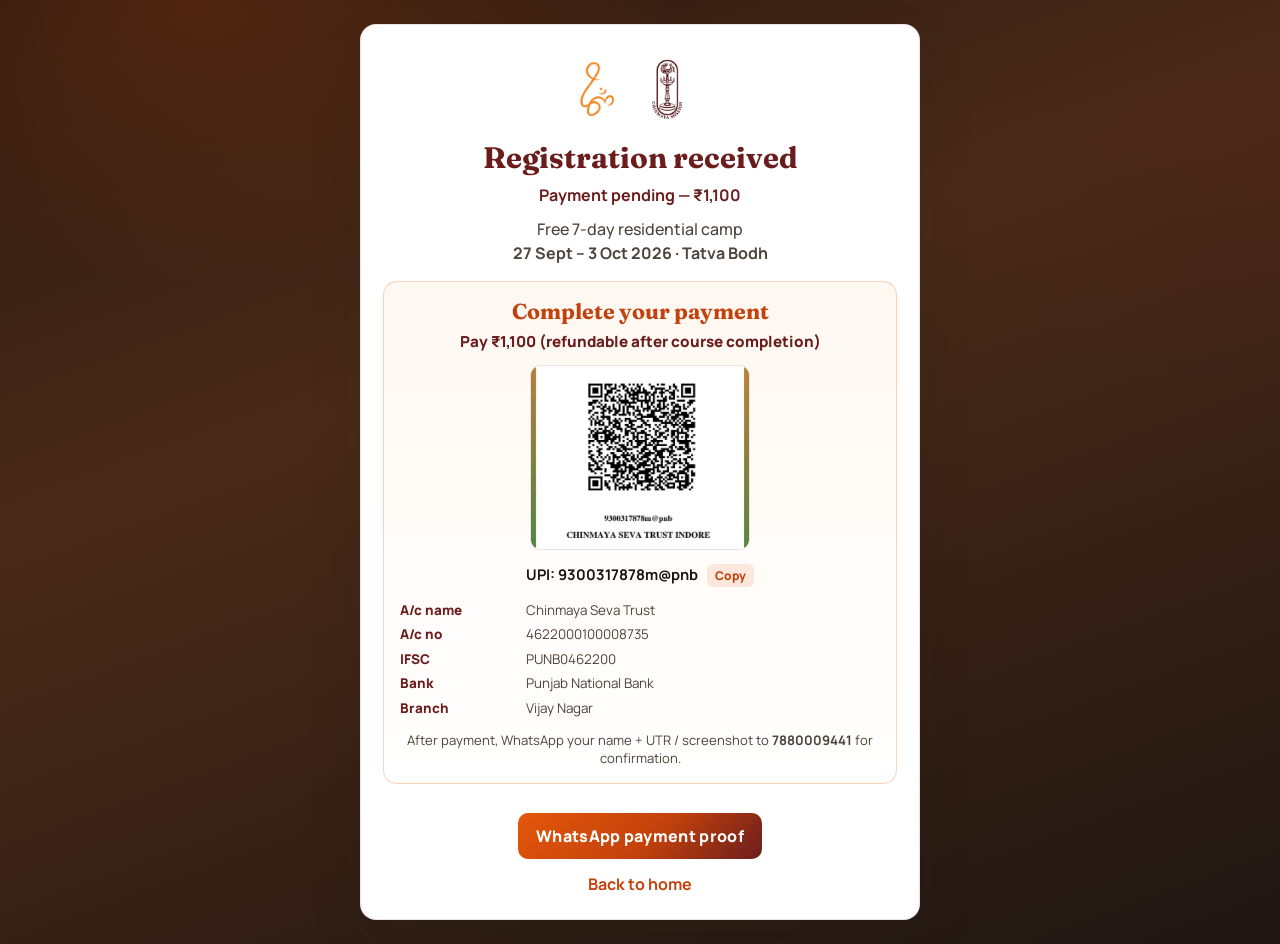
==== registration-success.html @ c9cc6b58 "Launch Youth Connect 3.0 landing page with Sheet registration and UPI payment details. Co-authored-b" ====
<!DOCTYPE html>
<html lang="en">
<head>
  <meta charset="UTF-8" />
  <meta name="viewport" content="width=device-width, initial-scale=1.0" />
  <title>Complete Payment | Youth Connect 3.0</title>
  <link rel="preconnect" href="https://fonts.googleapis.com" />
  <link rel="preconnect" href="https://fonts.gstatic.com" crossorigin />
  <link
    href="https://fonts.googleapis.com/css2?family=Fraunces:opsz,wght@9..144,700&family=Manrope:wght@500;600;700;800&display=swap"
    rel="stylesheet"
  />
  <link rel="stylesheet" href="styles.css" />
  <style>
    .success-wrap {
      min-height: 100vh;
      display: grid;
      place-items: center;
      padding: 1.5rem;
    }
    .success-card {
      width: min(560px, 100%);
      background: #fff;
      border: 1px solid rgba(107, 30, 30, 0.12);
      border-radius: 16px;
      padding: 1.75rem 1.4rem 1.5rem;
      box-shadow: 0 24px 60px rgba(26, 31, 24, 0.09);
      animation: rise 0.7s ease both;
      text-align: center;
    }
    .success-logos {
      display: flex;
      justify-content: center;
      align-items: center;
      gap: 0.85rem;
      margin-bottom: 0.85rem;
    }
    .success-logos img:first-child {
      width: 40px;
      height: auto;
    }
    .success-logos img:last-child {
      width: 72px;
      height: auto;
    }
    .success-card h1 {
      margin: 0 0 0.45rem;
      font-family: "Fraunces", Georgia, serif;
      font-size: 1.85rem;
      color: #6b1d1d;
    }
    .success-card > p {
      margin: 0 0 0.65rem;
      color: #4d433a;
      line-height: 1.5;
      font-weight: 500;
    }
    .success-card .ok {
      color: #6b1d1d;
      font-weight: 700;
    }
    .pay-box {
      margin: 1rem 0;
      padding: 1rem;
      border: 1px solid rgba(228, 87, 10, 0.25);
      border-radius: 14px;
      background: linear-gradient(180deg, #fff8f1 0%, #fff 100%);
      text-align: left;
    }
    .pay-box h2 {
      margin: 0 0 0.35rem;
      text-align: center;
      font-family: "Fraunces", Georgia, serif;
      font-size: 1.35rem;
      color: #c2410c;
    }
    .pay-amount {
      margin: 0 0 0.85rem;
      text-align: center;
      font-size: 0.95rem;
      font-weight: 800;
      color: #6b1d1d;
    }
    .qr-wrap {
      display: flex;
      justify-content: center;
      margin: 0 0 0.85rem;
    }
    .qr-wrap img {
      width: min(220px, 70%);
      height: auto;
      border-radius: 10px;
      border: 1px solid rgba(107, 29, 29, 0.12);
      background: #fff;
    }
    .upi-id {
      margin: 0 0 0.85rem;
      text-align: center;
      font-size: 0.92rem;
      font-weight: 700;
      color: #1b1410;
      word-break: break-all;
    }
    .upi-id button {
      margin-left: 0.35rem;
      border: 0;
      border-radius: 6px;
      padding: 0.2rem 0.5rem;
      background: rgba(228, 87, 10, 0.12);
      color: #c2410c;
      font: inherit;
      font-size: 0.75rem;
      font-weight: 800;
      cursor: pointer;
    }
    .bank-details {
      margin: 0;
      padding: 0;
      list-style: none;
      display: grid;
      gap: 0.4rem;
      font-size: 0.84rem;
      color: #4d433a;
    }
    .bank-details li {
      display: grid;
      grid-template-columns: 7.5rem 1fr;
      gap: 0.35rem;
      line-height: 1.35;
    }
    .bank-details strong {
      color: #6b1d1d;
      font-weight: 800;
    }
    .pay-note {
      margin: 0.85rem 0 0 !important;
      text-align: center;
      font-size: 0.82rem !important;
      color: #4d433a;
    }
    .wa-btn {
      display: inline-block;
      margin-top: 0.85rem;
      padding: 0.75rem 1.1rem;
      border-radius: 10px;
      background: linear-gradient(135deg, #e4570a, #c2410c 55%, #6b1d1d);
      color: #fff !important;
      font-weight: 800;
      text-decoration: none !important;
      letter-spacing: 0.02em;
    }
    .home-link {
      display: inline-block;
      margin-top: 0.85rem;
      color: #c2410c;
      font-weight: 700;
      text-decoration: none;
    }
    .home-link:hover {
      text-decoration: underline;
    }
  </style>
</head>
<body>
  <main class="success-wrap">
    <div class="success-card">
      <div class="success-logos">
        <img src="assets/chinmaya-om.png?v=2" alt="Chinmaya Mission Om" />
        <img src="assets/chinmaya-mission-logo.png?v=2" alt="Chinmaya Mission" />
      </div>
      <h1>Registration received</h1>
      <p class="ok" id="status">Payment pending — ₹1,100</p>
      <p id="greeting"></p>
      <p>
        Free 7-day residential camp<br />
        <strong>27 Sept – 3 Oct 2026 · Tatva Bodh</strong>
      </p>

      <section class="pay-box" aria-label="Payment details">
        <h2>Complete your payment</h2>
        <p class="pay-amount">
          Pay ₹1,100 (refundable after course completion)
        </p>

        <div class="qr-wrap">
          <img
            src="assets/upi-qr-chinmaya.png"
            alt="UPI QR code for Chinmaya Seva Trust Indore"
          />
        </div>

        <p class="upi-id">
          UPI:
          <span id="upi-text">9300317878m@pnb</span>
          <button type="button" id="copy-upi">Copy</button>
        </p>

        <ul class="bank-details">
          <li>
            <strong>A/c name</strong>
            <span>Chinmaya Seva Trust</span>
          </li>
          <li>
            <strong>A/c no</strong>
            <span>4622000100008735</span>
          </li>
          <li>
            <strong>IFSC</strong>
            <span>PUNB0462200</span>
          </li>
          <li>
            <strong>Bank</strong>
            <span>Punjab National Bank</span>
          </li>
          <li>
            <strong>Branch</strong>
            <span>Vijay Nagar</span>
          </li>
        </ul>

        <p class="pay-note">
          After payment, WhatsApp your name + UTR / screenshot to
          <strong>7880009441</strong> for confirmation.
        </p>
      </section>

      <a
        class="wa-btn"
        id="wa-link"
        href="https://wa.me/917880009441?text=Namaste%2C%20I%20have%20registered%20for%20Youth%20Connect%203.0%20and%20paid%20%E2%82%B91100.%20Sharing%20payment%20proof."
        target="_blank"
        rel="noopener"
      >
        WhatsApp payment proof
      </a>
      <br />
      <a class="home-link" href="index.html">Back to home</a>
    </div>
  </main>

  <script>
    (function () {
      try {
        const raw = sessionStorage.getItem("youth_connect_lead");
        if (raw) {
          const lead = JSON.parse(raw);
          const name = [lead.firstName, lead.lastName].filter(Boolean).join(" ").trim();
          const el = document.getElementById("greeting");
          if (el && name) el.textContent = "Thank you, " + name + ".";
          const wa = document.getElementById("wa-link");
          if (wa && name) {
            wa.href =
              "https://wa.me/917880009441?text=" +
              encodeURIComponent(
                "Namaste, I am " +
                  name +
                  ". I have registered for Youth Connect 3.0 and paid ₹1100. Sharing payment proof."
              );
          }
        }
      } catch (err) {}

      const btn = document.getElementById("copy-upi");
      if (btn) {
        btn.addEventListener("click", function () {
          const text = document.getElementById("upi-text").textContent.trim();
          if (navigator.clipboard && navigator.clipboard.writeText) {
            navigator.clipboard.writeText(text).then(function () {
              btn.textContent = "Copied";
              setTimeout(function () {
                btn.textContent = "Copy";
              }, 1500);
            });
          }
        });
      }
    })();
  </script>
</body>
</html>
---- styles.css ----
:root {
  --ink: #1b1410;
  --ink-soft: #4d433a;
  --saffron: #e4570a;
  --saffron-deep: #c2410c;
  --maroon: #6b1d1d;
  --cream: #fffaf4;
  --surface: #ffffff;
  --line: rgba(107, 29, 29, 0.14);
  --field-border: #ddd2c6;
  --shadow: 0 28px 70px rgba(27, 20, 16, 0.16);
  --radius: 12px;
  --font: "Manrope", system-ui, sans-serif;
  --display: "Fraunces", Georgia, serif;
  --accent: linear-gradient(135deg, #e4570a 0%, #c2410c 52%, #6b1d1d 100%);
}

*,
*::before,
*::after {
  box-sizing: border-box;
}

html,
body {
  margin: 0;
  min-height: 100%;
}

body {
  font-family: var(--font);
  color: var(--ink);
  background:
    radial-gradient(ellipse 70% 55% at 15% 0%, rgba(228, 87, 10, 0.18), transparent 55%),
    radial-gradient(ellipse 55% 45% at 100% 20%, rgba(107, 29, 29, 0.12), transparent 50%),
    linear-gradient(160deg, #2a1810 0%, #4a2a18 38%, #1f1612 100%);
  -webkit-font-smoothing: antialiased;
}

.page {
  min-height: 100vh;
  display: grid;
  place-items: center;
  padding: 1.25rem;
}

.hero {
  width: min(1220px, 100%);
  max-height: calc(100vh - 2rem);
  display: grid;
  grid-template-columns: minmax(0, 1.65fr) 3px minmax(300px, 0.85fr);
  background: var(--surface);
  border-radius: 22px;
  box-shadow: var(--shadow);
  overflow: hidden;
  animation: rise 0.75s cubic-bezier(0.22, 1, 0.36, 1) both;
}

/* —— Left: Gurudev as visual plane —— */
.hero-content {
  position: relative;
  min-height: 0;
  overflow: hidden;
  background: #2b1a12;
}

.hero-visual {
  position: absolute;
  inset: 0;
  z-index: 0;
}

.hero-visual-img {
  width: 100%;
  height: 100%;
  object-fit: cover;
  object-position: 55% 15%;
  display: block;
  transform: scale(1.02);
  animation: slow-zoom 20s ease-in-out infinite alternate;
}

.hero-visual-veil {
  position: absolute;
  inset: 0;
  background:
    linear-gradient(
      105deg,
      rgba(14, 8, 4, 0.9) 0%,
      rgba(14, 8, 4, 0.82) 26%,
      rgba(14, 8, 4, 0.48) 48%,
      rgba(14, 8, 4, 0.16) 68%,
      rgba(14, 8, 4, 0.05) 100%
    ),
    linear-gradient(
      180deg,
      rgba(14, 8, 4, 0.4) 0%,
      transparent 24%,
      transparent 68%,
      rgba(14, 8, 4, 0.58) 100%
    );
  pointer-events: none;
}

.hero-copy {
  position: relative;
  z-index: 1;
  height: 100%;
  max-height: calc(100vh - 2rem);
  overflow-y: auto;
  padding: 1.1rem 1.5rem 1.2rem 1.35rem;
  display: flex;
  flex-direction: column;
  gap: 0.7rem;
  color: #fff8f1;
  max-width: none;
  scrollbar-gutter: stable;
  scrollbar-width: thin;
  scrollbar-color: rgba(255, 170, 100, 0.55) transparent;
}

.hero-copy::-webkit-scrollbar {
  width: 8px;
}

.hero-copy::-webkit-scrollbar-thumb {
  background: rgba(255, 170, 100, 0.55);
  border-radius: 999px;
}

.copy-top,
.copy-bottom {
  display: flex;
  flex-direction: column;
  gap: 0.42rem;
}

.copy-bottom {
  margin-top: 0.1rem;
}

.brand-row {
  display: flex;
  align-items: center;
  gap: 0.85rem;
  margin-bottom: 0.15rem;
  animation: fade-up 0.7s ease both;
}

.logo-mission {
  width: 92px;
  height: auto;
  background: transparent !important;
  padding: 0;
  border: 0;
  border-radius: 0;
  box-shadow: none;
  filter: drop-shadow(0 3px 10px rgba(0, 0, 0, 0.35));
}

.brand-text {
  display: flex;
  flex-direction: column;
  gap: 0.2rem;
}

.logo-om {
  width: 42px;
  height: auto;
  background: transparent !important;
  padding: 0;
  border: 0;
  border-radius: 0;
  box-shadow: none;
  filter: drop-shadow(0 3px 10px rgba(0, 0, 0, 0.35));
}

.org-label {
  margin: 0;
  font-size: 0.72rem;
  font-weight: 700;
  letter-spacing: 0.12em;
  text-transform: uppercase;
  color: rgba(255, 236, 214, 0.92);
}

.brand-title {
  margin: 0;
  font-family: var(--display);
  font-size: clamp(2.35rem, 4.2vw, 3.2rem);
  font-weight: 700;
  line-height: 0.95;
  letter-spacing: -0.03em;
  color: #fffaf4;
  text-shadow: 0 2px 24px rgba(0, 0, 0, 0.35);
  animation: fade-up 0.7s ease 0.05s both;
}

.headline {
  margin: 0;
  max-width: 22ch;
  font-size: clamp(1.05rem, 1.8vw, 1.28rem);
  line-height: 1.35;
  font-weight: 600;
  color: rgba(255, 245, 230, 0.95);
  animation: fade-up 0.7s ease 0.1s both;
}

.headline,
.subcopy,
.gurudev-credit,
.fee-note,
.event-meta dd,
.reasons li {
  text-shadow: 0 1px 10px rgba(0, 0, 0, 0.35);
}

.headline .accent {
  color: #ffb067;
}

.gurudev-credit {
  margin: 0;
  max-width: 28ch;
  font-family: var(--display);
  font-size: 0.92rem;
  font-style: italic;
  font-weight: 600;
  line-height: 1.35;
  color: rgba(255, 210, 160, 0.9);
  animation: fade-up 0.7s ease 0.12s both;
}

.subcopy {
  margin: 0.15rem 0 0;
  max-width: 34ch;
  font-size: 0.95rem;
  line-height: 1.55;
  font-weight: 500;
  color: rgba(255, 246, 235, 0.88);
  animation: fade-up 0.7s ease 0.16s both;
}

.event-meta {
  margin: 0.35rem 0 0;
  padding: 0.7rem 0;
  border-top: 1px solid rgba(255, 240, 220, 0.22);
  border-bottom: 1px solid rgba(255, 240, 220, 0.22);
  display: grid;
  grid-template-columns: 1fr 1fr;
  gap: 0.55rem 1.1rem;
  animation: fade-up 0.7s ease 0.2s both;
}

.event-meta div {
  min-width: 0;
}

.event-meta dt {
  margin: 0;
  font-size: 0.68rem;
  font-weight: 700;
  letter-spacing: 0.08em;
  text-transform: uppercase;
  color: rgba(255, 200, 140, 0.8);
}

.event-meta dd {
  margin: 0.12rem 0 0;
  font-size: 0.9rem;
  font-weight: 700;
  color: #fff8f0;
}

.fee-note {
  margin: 0;
  max-width: 38ch;
  padding: 0.7rem 0.8rem;
  border-left: 3px solid #ff9a4a;
  background: rgba(255, 250, 244, 0.12);
  backdrop-filter: blur(6px);
  border-radius: 0 10px 10px 0;
  font-size: 0.86rem;
  line-height: 1.45;
  font-weight: 500;
  color: rgba(255, 246, 235, 0.92);
  animation: fade-up 0.7s ease 0.24s both;
}

.fee-note strong {
  color: #ffd5a8;
  font-weight: 800;
}

.portrait {
  margin: 0.15rem 0;
  display: flex;
  flex-direction: column;
  align-items: flex-start;
  text-align: left;
  gap: 0.45rem;
  width: min(168px, 46%);
  animation: fade-up 0.7s ease 0.28s both;
}

.portrait img {
  width: 100%;
  aspect-ratio: 4 / 5;
  object-fit: cover;
  object-position: center top;
  border-radius: 14px;
  border: 2px solid rgba(255, 250, 244, 0.88);
  box-shadow: 0 14px 32px rgba(0, 0, 0, 0.4);
  display: block;
}

.portrait figcaption {
  font-size: 0.78rem;
  line-height: 1.35;
  color: rgba(255, 240, 220, 0.9);
  font-weight: 500;
}

.portrait figcaption strong {
  display: block;
  font-size: 1rem;
  font-family: var(--display);
  font-weight: 700;
  color: #fffaf4;
  margin-bottom: 0.08rem;
}

.reasons {
  margin: 0;
  padding: 0;
  list-style: none;
  display: flex;
  flex-direction: column;
  gap: 0.3rem;
  animation: fade-up 0.7s ease 0.32s both;
}

.reasons li {
  position: relative;
  padding-left: 1rem;
  font-size: 0.84rem;
  font-weight: 600;
  color: rgba(255, 246, 235, 0.9);
  line-height: 1.4;
}

.reasons li::before {
  content: "";
  position: absolute;
  left: 0;
  top: 0.45rem;
  width: 0.4rem;
  height: 0.4rem;
  border-radius: 50%;
  background: #ff9a4a;
}

.contact-block {
  margin: 0.15rem 0 0;
  max-width: 40ch;
  padding: 0.7rem 0.8rem;
  border: 1px solid rgba(255, 220, 180, 0.22);
  border-radius: 12px;
  background: rgba(0, 0, 0, 0.22);
  backdrop-filter: blur(6px);
  display: flex;
  flex-direction: column;
  gap: 0.45rem;
  animation: fade-up 0.7s ease 0.34s both;
}

.contact-block p {
  margin: 0;
  font-size: 0.8rem;
  line-height: 1.45;
  font-weight: 500;
  color: rgba(255, 246, 235, 0.9);
}

.contact-block strong {
  color: #ffd5a8;
  font-weight: 800;
}

.contact-block a {
  color: #fffaf4;
  font-weight: 700;
  text-decoration: none;
}

.contact-block a:hover {
  text-decoration: underline;
  color: #ffb067;
}

.divider {
  background: var(--accent);
}

/* —— Right: form —— */
.form-panel {
  padding: 1.1rem 1.25rem 1.25rem;
  background:
    linear-gradient(180deg, #fffdf9 0%, #fff 40%),
    var(--surface);
  display: flex;
  flex-direction: column;
  min-height: 0;
  max-height: calc(100vh - 2rem);
  overflow-y: auto;
  animation: fade-in 0.8s ease 0.12s both;
  scrollbar-width: thin;
}

.form-head {
  text-align: center;
  margin-bottom: 0.85rem;
}

.form-title {
  margin: 0 0 0.25rem;
  font-family: var(--display);
  font-size: clamp(1.65rem, 2.4vw, 1.95rem);
  font-weight: 700;
  color: var(--maroon);
}

.form-event-name {
  margin: 0 0 0.15rem;
  font-size: 0.86rem;
  font-weight: 800;
  letter-spacing: 0.06em;
  text-transform: uppercase;
  color: var(--saffron-deep);
}

.form-event-meta {
  margin: 0 0 0.35rem;
  font-size: 0.78rem;
  font-weight: 600;
  color: var(--ink-soft);
}

.form-fee-note {
  margin: 0;
  display: inline-block;
  padding: 0.35rem 0.7rem;
  border-radius: 999px;
  background: rgba(228, 87, 10, 0.1);
  font-size: 0.74rem;
  font-weight: 700;
  color: var(--maroon);
}

.lead-form {
  display: flex;
  flex-direction: column;
  gap: 0.75rem;
  flex: 1;
}

.field-grid {
  display: grid;
  grid-template-columns: 1fr 1fr;
  gap: 0.7rem 0.6rem;
}

.field {
  display: flex;
  flex-direction: column;
  gap: 0.28rem;
  font-size: 0.74rem;
  font-weight: 700;
  color: var(--maroon);
}

.field.field-full {
  grid-column: 1 / -1;
}

.field em {
  font-style: normal;
  color: var(--saffron-deep);
}

.field input,
.field select,
.field textarea {
  width: 100%;
  padding: 0 0.7rem;
  border: 1px solid var(--field-border);
  border-radius: 10px;
  background: #fff;
  color: var(--ink);
  font: inherit;
  font-weight: 500;
  outline: none;
  transition: border-color 0.2s ease, box-shadow 0.2s ease;
}

.field input,
.field select {
  height: 42px;
}

.field textarea {
  padding: 0.6rem 0.7rem;
  resize: vertical;
  min-height: 58px;
}

.field input::placeholder,
.field textarea::placeholder {
  color: #9a8b7c;
}

.field input:focus,
.field select:focus,
.field textarea:focus {
  border-color: var(--saffron);
  box-shadow: 0 0 0 3px rgba(228, 87, 10, 0.16);
}

.privacy {
  margin: 0;
  font-size: 0.72rem;
  line-height: 1.45;
  color: var(--ink-soft);
}

.consent {
  display: flex;
  align-items: flex-start;
  gap: 0.5rem;
  font-size: 0.76rem;
  line-height: 1.4;
  color: var(--ink-soft);
  cursor: pointer;
}

.consent input {
  margin-top: 0.12rem;
  accent-color: var(--saffron);
}

.cta {
  margin-top: auto;
  width: 100%;
  border: 0;
  border-radius: 11px;
  padding: 0.95rem 1rem;
  background: var(--accent);
  color: #fff;
  font: inherit;
  font-size: 0.86rem;
  font-weight: 800;
  letter-spacing: 0.04em;
  text-transform: uppercase;
  cursor: pointer;
  box-shadow: 0 12px 28px rgba(194, 65, 12, 0.28);
  transition: transform 0.2s ease, filter 0.2s ease;
}

.cta:hover:not(:disabled) {
  filter: brightness(1.06);
  transform: translateY(-1px);
}

.cta:disabled {
  opacity: 0.75;
  cursor: wait;
}

.form-status {
  margin: 0;
  text-align: center;
  font-size: 0.84rem;
  font-weight: 600;
  color: var(--maroon);
}

@keyframes rise {
  from {
    opacity: 0;
    transform: translateY(16px) scale(0.985);
  }
  to {
    opacity: 1;
    transform: translateY(0) scale(1);
  }
}

@keyframes fade-in {
  from { opacity: 0; }
  to { opacity: 1; }
}

@keyframes fade-up {
  from {
    opacity: 0;
    transform: translateY(12px);
  }
  to {
    opacity: 1;
    transform: translateY(0);
  }
}

@keyframes slow-zoom {
  from { transform: scale(1.02); }
  to { transform: scale(1.08); }
}

@media (max-width: 980px) {
  .hero {
    grid-template-columns: 1fr;
    max-height: none;
  }

  .divider {
    width: 100%;
    height: 3px;
  }

  .hero-content {
    min-height: 560px;
  }

  .hero-copy,
  .form-panel {
    max-height: none;
    overflow: visible;
  }

  .hero-visual-img {
    object-position: 62% 10%;
  }

  .hero-visual-veil {
    background:
      linear-gradient(
        180deg,
        rgba(18, 10, 6, 0.55) 0%,
        rgba(18, 10, 6, 0.7) 42%,
        rgba(18, 10, 6, 0.9) 100%
      );
  }

  .hero-copy {
    max-width: none;
    padding: 1.35rem 1.2rem 1.4rem;
  }
}

@media (max-width: 560px) {
  .page {
    padding: 0.65rem;
  }

  .hero {
    border-radius: 16px;
  }

  .brand-title {
    font-size: 2.25rem;
  }

  .event-meta {
    grid-template-columns: 1fr 1fr;
  }

  .field-grid {
    grid-template-columns: 1fr;
  }

  .field.field-full {
    grid-column: auto;
  }

  .field input,
  .field select,
  .field textarea {
    font-size: 16px;
  }

  .logo-mission {
    width: 76px;
  }

  .logo-om {
    width: 36px;
  }
}
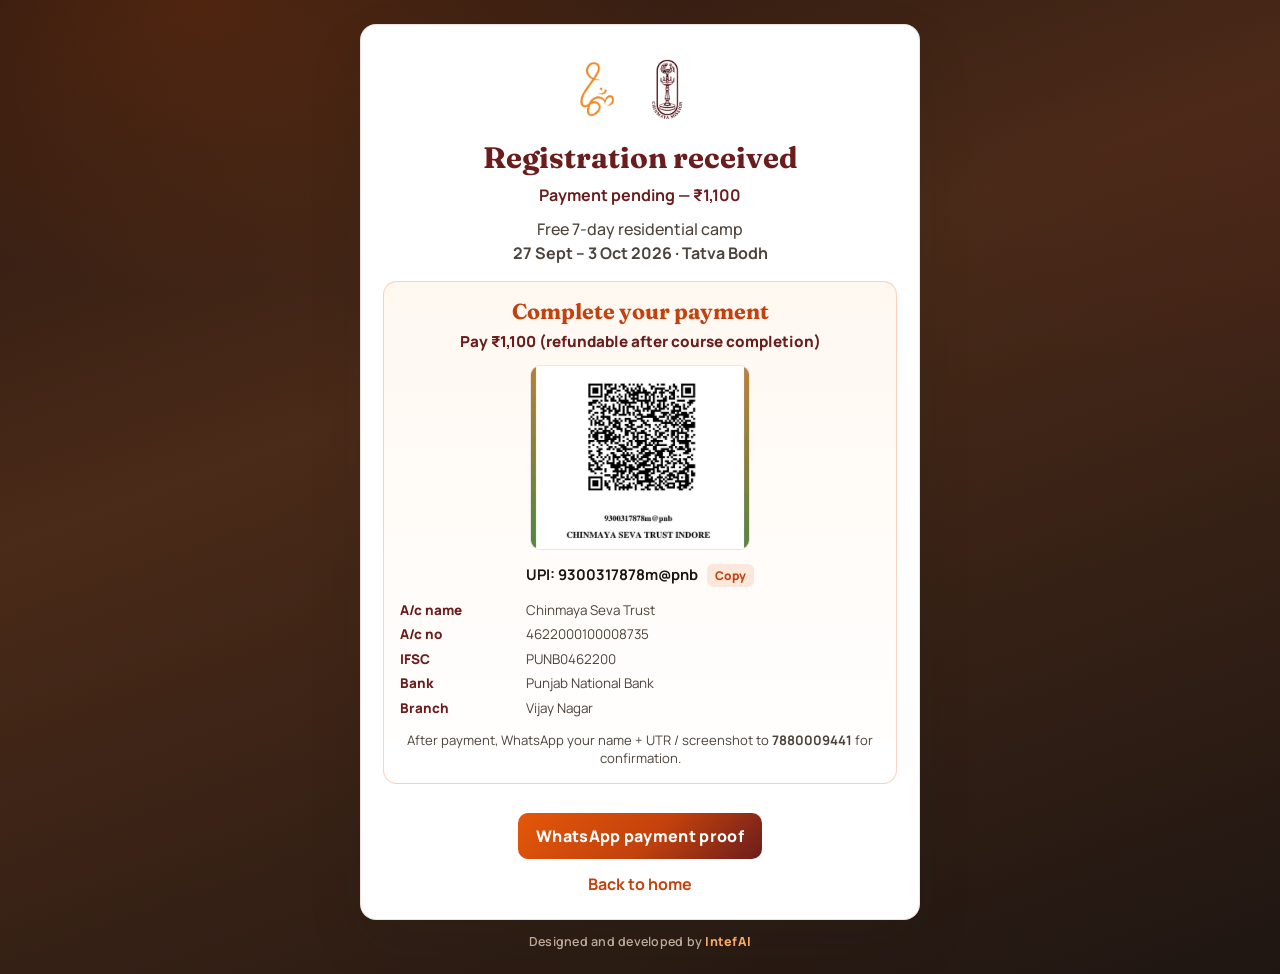
==== commit 35c69e5c: "Add IntefAI credit footer and Chinmaya Mission in live site URL. Co-authored-by: Cursor <cursoragent" ====
--- a/registration-success.html
+++ b/registration-success.html
@@ -14,8 +14,11 @@
   <style>
     .success-wrap {
       min-height: 100vh;
-      display: grid;
-      place-items: center;
+      display: flex;
+      flex-direction: column;
+      align-items: center;
+      justify-content: center;
+      gap: 0.85rem;
       padding: 1.5rem;
     }
     .success-card {
@@ -236,6 +239,11 @@
       <br />
       <a class="home-link" href="index.html">Back to home</a>
     </div>
+
+    <p class="site-credit">
+      Designed and developed by
+      <a href="https://www.intefai.com" target="_blank" rel="noopener noreferrer">IntefAI</a>
+    </p>
   </main>
 
   <script>
--- a/styles.css
+++ b/styles.css
@@ -39,9 +39,32 @@
 
 .page {
   min-height: 100vh;
-  display: grid;
-  place-items: center;
+  display: flex;
+  flex-direction: column;
+  align-items: center;
+  justify-content: center;
+  gap: 0.85rem;
   padding: 1.25rem;
+}
+
+.site-credit {
+  margin: 0;
+  text-align: center;
+  font-size: 0.78rem;
+  font-weight: 600;
+  letter-spacing: 0.02em;
+  color: rgba(255, 236, 214, 0.72);
+}
+
+.site-credit a {
+  color: #ffb067;
+  font-weight: 800;
+  text-decoration: none;
+}
+
+.site-credit a:hover {
+  text-decoration: underline;
+  color: #fffaf4;
 }
 
 .hero {
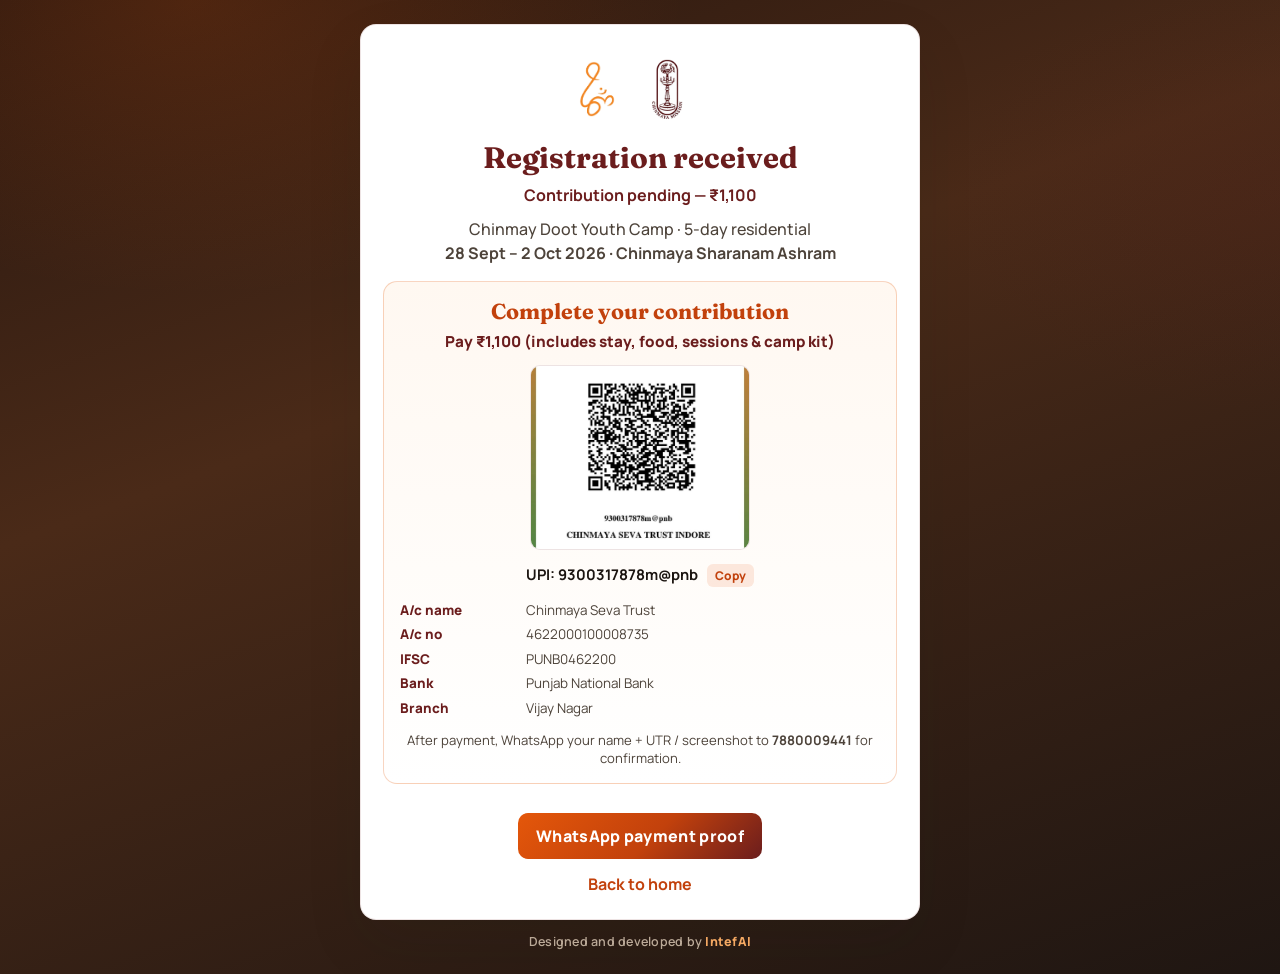
==== commit 549cd28f: "Update landing content for Chinmay Doot Youth Camp (5 days, ages 18-30). Co-authored-by: Cursor <cur" ====
--- a/registration-success.html
+++ b/registration-success.html
@@ -3,7 +3,7 @@
 <head>
   <meta charset="UTF-8" />
   <meta name="viewport" content="width=device-width, initial-scale=1.0" />
-  <title>Complete Payment | Youth Connect 3.0</title>
+  <title>Complete Payment | Chinmay Doot Youth Camp</title>
   <link rel="preconnect" href="https://fonts.googleapis.com" />
   <link rel="preconnect" href="https://fonts.gstatic.com" crossorigin />
   <link
@@ -172,17 +172,17 @@
         <img src="assets/chinmaya-mission-logo.png?v=2" alt="Chinmaya Mission" />
       </div>
       <h1>Registration received</h1>
-      <p class="ok" id="status">Payment pending — ₹1,100</p>
+      <p class="ok" id="status">Contribution pending — ₹1,100</p>
       <p id="greeting"></p>
       <p>
-        Free 7-day residential camp<br />
-        <strong>27 Sept – 3 Oct 2026 · Tatva Bodh</strong>
+        Chinmay Doot Youth Camp · 5-day residential<br />
+        <strong>28 Sept – 2 Oct 2026 · Chinmaya Sharanam Ashram</strong>
       </p>
 
       <section class="pay-box" aria-label="Payment details">
-        <h2>Complete your payment</h2>
+        <h2>Complete your contribution</h2>
         <p class="pay-amount">
-          Pay ₹1,100 (refundable after course completion)
+          Pay ₹1,100 (includes stay, food, sessions &amp; camp kit)
         </p>
 
         <div class="qr-wrap">
@@ -230,7 +230,7 @@
       <a
         class="wa-btn"
         id="wa-link"
-        href="https://wa.me/917880009441?text=Namaste%2C%20I%20have%20registered%20for%20Youth%20Connect%203.0%20and%20paid%20%E2%82%B91100.%20Sharing%20payment%20proof."
+        href="https://wa.me/917880009441?text=Namaste%2C%20I%20have%20registered%20for%20Chinmay%20Doot%20Youth%20Camp%20and%20paid%20%E2%82%B91100.%20Sharing%20payment%20proof."
         target="_blank"
         rel="noopener"
       >
@@ -262,7 +262,7 @@
               encodeURIComponent(
                 "Namaste, I am " +
                   name +
-                  ". I have registered for Youth Connect 3.0 and paid ₹1100. Sharing payment proof."
+                  ". I have registered for Chinmay Doot Youth Camp and paid ₹1100. Sharing payment proof."
               );
           }
         }
--- a/styles.css
+++ b/styles.css
@@ -170,6 +170,10 @@
   animation: fade-up 0.7s ease both;
 }
 
+.header-register-cta {
+  display: none;
+}
+
 .logo-mission {
   width: 92px;
   height: auto;
@@ -244,7 +248,7 @@
 
 .gurudev-credit {
   margin: 0;
-  max-width: 28ch;
+  max-width: 36ch;
   font-family: var(--display);
   font-size: 0.92rem;
   font-style: italic;
@@ -252,6 +256,89 @@
   line-height: 1.35;
   color: rgba(255, 210, 160, 0.9);
   animation: fade-up 0.7s ease 0.12s both;
+}
+
+.subcopy {
+  margin: 0.15rem 0 0;
+  max-width: 38ch;
+  font-size: 0.95rem;
+  line-height: 1.55;
+  font-weight: 500;
+  color: rgba(255, 246, 235, 0.88);
+  animation: fade-up 0.7s ease 0.16s both;
+}
+
+.eyebrow {
+  margin: 0;
+  font-size: 0.78rem;
+  font-weight: 700;
+  letter-spacing: 0.06em;
+  text-transform: uppercase;
+  color: #ffb067;
+  animation: fade-up 0.7s ease 0.04s both;
+}
+
+.portrait-role {
+  display: block;
+  margin-top: 0.15rem;
+  font-size: 0.72rem;
+  color: rgba(255, 210, 160, 0.88);
+  font-weight: 600;
+}
+
+.section-label {
+  margin: 0 0 0.15rem;
+  font-family: var(--display);
+  font-size: 1.15rem;
+  font-weight: 700;
+  color: #ffd5a8;
+}
+
+.qr-register-block {
+  display: grid;
+  grid-template-columns: 110px 1fr;
+  gap: 0.75rem;
+  align-items: center;
+  margin: 0.2rem 0 0;
+  padding: 0.75rem;
+  border-radius: 12px;
+  border: 1px solid rgba(255, 220, 180, 0.25);
+  background: rgba(255, 250, 244, 0.12);
+  backdrop-filter: blur(6px);
+}
+
+.qr-register-block img {
+  width: 110px;
+  height: auto;
+  border-radius: 8px;
+  background: #fff;
+  display: block;
+}
+
+.qr-title {
+  margin: 0 0 0.3rem;
+  font-size: 0.92rem;
+  font-weight: 800;
+  color: #fffaf4;
+}
+
+.qr-copy {
+  margin: 0 0 0.4rem;
+  font-size: 0.78rem;
+  line-height: 1.4;
+  color: rgba(255, 246, 235, 0.88);
+}
+
+.qr-inline-cta {
+  color: #ffb067;
+  font-size: 0.8rem;
+  font-weight: 800;
+  text-decoration: none;
+}
+
+.qr-inline-cta:hover {
+  text-decoration: underline;
+  color: #fffaf4;
 }
 
 .subcopy {
@@ -438,6 +525,13 @@
   overflow-y: auto;
   animation: fade-in 0.8s ease 0.12s both;
   scrollbar-width: thin;
+  scroll-margin-top: 1rem;
+}
+
+.mobile-jump-cta,
+.header-register-cta,
+.mobile-top-cta {
+  display: none;
 }
 
 .form-head {
@@ -678,11 +772,123 @@
     max-width: none;
     padding: 1.35rem 1.2rem 1.4rem;
   }
+
+  .mobile-top-cta {
+    display: flex;
+    position: fixed;
+    top: 0;
+    left: 0;
+    right: 0;
+    z-index: 100;
+    align-items: center;
+    justify-content: space-between;
+    gap: 0.75rem;
+    padding: 0.65rem 0.85rem calc(0.65rem);
+    padding-top: calc(0.65rem + env(safe-area-inset-top));
+    background: rgba(18, 10, 6, 0.96);
+    border-bottom: 2px solid #ff9a4a;
+    box-shadow: 0 10px 28px rgba(0, 0, 0, 0.35);
+    backdrop-filter: blur(12px);
+  }
+
+  .mobile-top-cta-label {
+    color: #fff8f0;
+    font-size: 0.85rem;
+    font-weight: 800;
+    letter-spacing: 0.02em;
+    white-space: nowrap;
+  }
+
+  .mobile-top-cta-btn {
+    display: inline-flex;
+    align-items: center;
+    justify-content: center;
+    flex-shrink: 0;
+    padding: 0.7rem 1rem;
+    border-radius: 999px;
+    background: #ff7a1a;
+    color: #fff !important;
+    font-size: 0.82rem;
+    font-weight: 800;
+    letter-spacing: 0.04em;
+    text-transform: uppercase;
+    text-decoration: none !important;
+    box-shadow:
+      0 0 0 3px rgba(255, 176, 103, 0.45),
+      0 8px 18px rgba(228, 87, 10, 0.55);
+  }
+
+  .brand-row {
+    gap: 0.65rem;
+  }
+
+  .brand-text {
+    flex: 1;
+    min-width: 0;
+  }
+
+  .header-register-cta {
+    display: inline-flex;
+    align-items: center;
+    justify-content: center;
+    flex-shrink: 0;
+    margin-left: auto;
+    padding: 0.7rem 1rem;
+    border-radius: 999px;
+    background: #ff7a1a;
+    color: #fff !important;
+    font-size: 0.8rem;
+    font-weight: 800;
+    letter-spacing: 0.04em;
+    text-transform: uppercase;
+    text-decoration: none !important;
+    box-shadow:
+      0 0 0 3px rgba(255, 176, 103, 0.45),
+      0 8px 20px rgba(228, 87, 10, 0.55);
+  }
+
+  .mobile-jump-cta {
+    display: inline-flex;
+    align-items: center;
+    justify-content: center;
+    margin-top: 0.35rem;
+    width: 100%;
+    padding: 0.95rem 1rem;
+    border-radius: 12px;
+    background: #ff7a1a;
+    color: #fff !important;
+    font-size: 0.95rem;
+    font-weight: 800;
+    letter-spacing: 0.04em;
+    text-transform: uppercase;
+    text-decoration: none !important;
+    box-shadow:
+      0 0 0 4px rgba(255, 176, 103, 0.35),
+      0 12px 28px rgba(228, 87, 10, 0.5);
+  }
+
+  .page {
+    padding-top: 4.25rem;
+    padding-bottom: 1rem;
+  }
+
+  .form-panel {
+    scroll-margin-top: 4.5rem;
+  }
+}
+
+  .qr-register-block {
+    grid-template-columns: 96px 1fr;
+  }
+
+  .qr-register-block img {
+    width: 96px;
+  }
 }
 
 @media (max-width: 560px) {
   .page {
-    padding: 0.65rem;
+    padding: 4.25rem 0.65rem 0.65rem;
   }
 
   .hero {
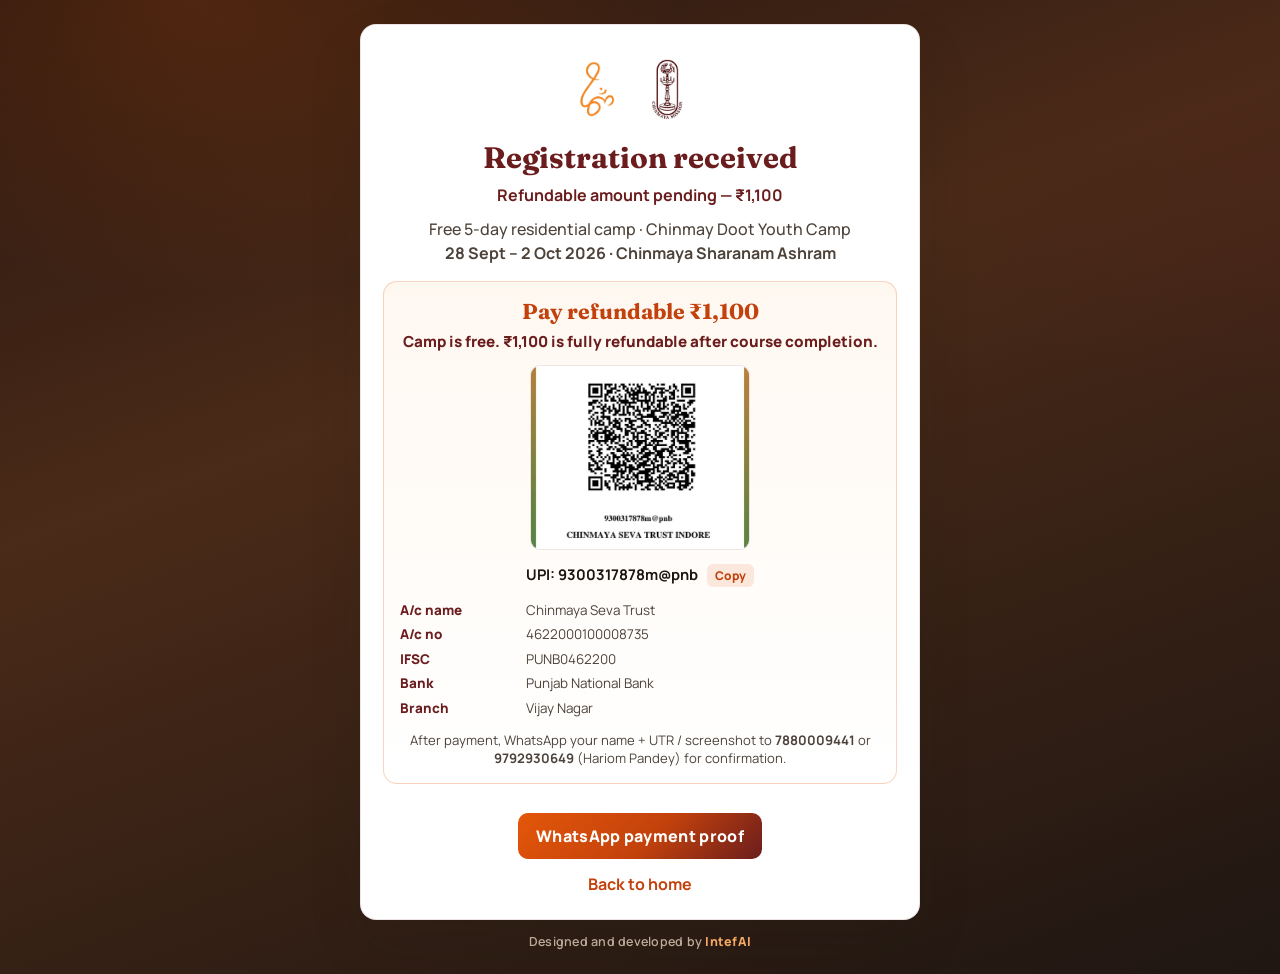
==== commit 4c7685c3: "Remove landing QR, highlight free camp with refundable fee, add enquiry contact. Co-authored-by: Cur" ====
--- a/registration-success.html
+++ b/registration-success.html
@@ -172,17 +172,17 @@
         <img src="assets/chinmaya-mission-logo.png?v=2" alt="Chinmaya Mission" />
       </div>
       <h1>Registration received</h1>
-      <p class="ok" id="status">Contribution pending — ₹1,100</p>
+      <p class="ok" id="status">Refundable amount pending — ₹1,100</p>
       <p id="greeting"></p>
       <p>
-        Chinmay Doot Youth Camp · 5-day residential<br />
+        Free 5-day residential camp · Chinmay Doot Youth Camp<br />
         <strong>28 Sept – 2 Oct 2026 · Chinmaya Sharanam Ashram</strong>
       </p>
 
       <section class="pay-box" aria-label="Payment details">
-        <h2>Complete your contribution</h2>
+        <h2>Pay refundable ₹1,100</h2>
         <p class="pay-amount">
-          Pay ₹1,100 (includes stay, food, sessions &amp; camp kit)
+          Camp is free. ₹1,100 is fully refundable after course completion.
         </p>
 
         <div class="qr-wrap">
@@ -223,7 +223,8 @@
 
         <p class="pay-note">
           After payment, WhatsApp your name + UTR / screenshot to
-          <strong>7880009441</strong> for confirmation.
+          <strong>7880009441</strong> or
+          <strong>9792930649</strong> (Hariom Pandey) for confirmation.
         </p>
       </section>
 
